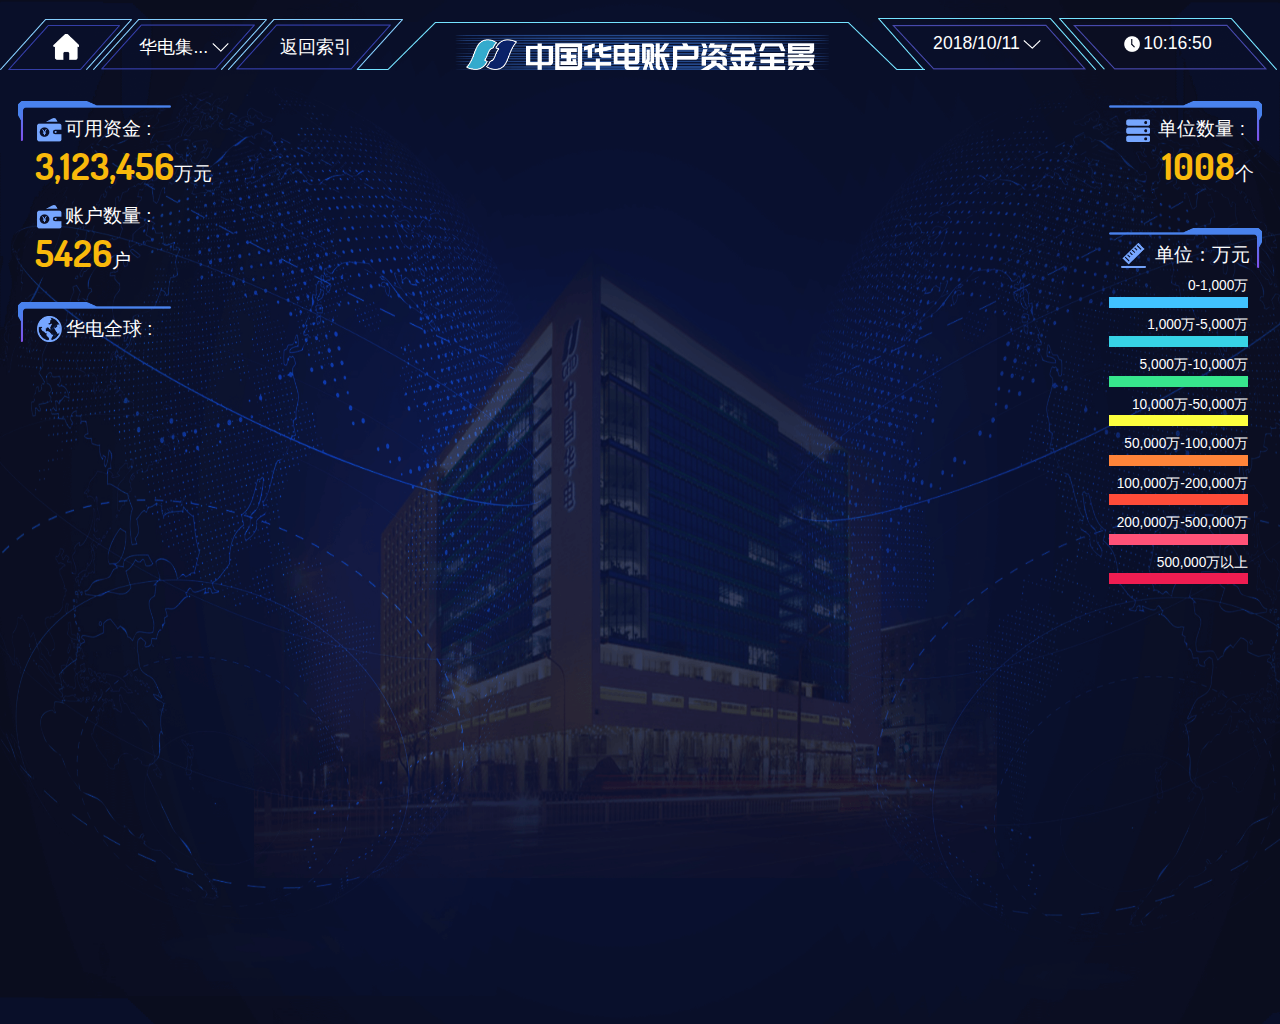
==== capital.html @ 4dc5e6ac "第一次提交" ====
<!DOCTYPE html>
<html lang="en">
<head>
    <meta charset="UTF-8">
    <meta http-equiv="X-UA-Compatible" content="IE=edge,chrome=1">
    <meta name="viewport" content="width=device-width, initial-scale=1.0">
    <title>资金</title>
    <link rel="stylesheet" type="text/css" href="css/default.css" />
    <link rel="stylesheet" type="text/css" href="css/component.css" />
    <link rel="stylesheet" type="text/css" href="css/animations.css" />
    <link rel="stylesheet"  type="text/css" href="css/capital.css">
    <script src="js/modernizr.custom.js"></script>
    <script src="js/jquery-3.1.0.min.js"></script>
    <script src="js/init.js"></script>
</head>
<body>
    <div class="indexBox">
        <div id="header">
            <div class="index">
                <img src="image/顶部控件_左1.png" style="width:100%;height:auto;" alt="">
                <img src="image/首页-选中.png" class="home"  style="" alt="">
            </div>
            <div class="name">
                <img src="image/顶部控件_左2.png" style="width:100%;height:auto;" alt="">
                <div class="nameContent">
                    <span class="nameTxt">华电集...</span>
                    <span class="arrow"></span>
                </div>
            </div>
            <div class="menu">
                <img src="image/顶部控件_左2.png" style="width:100%;height:auto;" alt="">
                <div class="menuContent">
                    返回索引
                </div>
            </div>
            <div class="title">
                <div class="menuContent">
                    <img class="logo" src="image/华电logo.png" alt="">
                    <img  class="titleTxt" src="image/中国华电集团资金全景视图.png"  alt="">

                </div>
            </div>
            <div class="date">
                <img src="image/顶部控件_右12.png" style="width:100%;height:auto;" alt="">
                <div class="menuContent">
                    <span class="dateTxt">2018/10/11</span>
                    <span class="arrow"></span>
                </div>
            </div>
            <div class="time">
                <img src="image/顶部控件_右12.png" style="width:100%;height:auto;" alt="">
                <div class="menuContent">
                    <span class="timePng"></span>
                    <span class="dateTxt">10:16:50</span>

                </div>
            </div>
        </div>
        <div id="main">
            <div class="leftBox">
                    <ul class="balance">
                        <li>
                            <span class="leftTitle">
                                <img src="image/可用资金.png" alt="">可用资金 :</span>
                            <span class="leftNum"><b>3,123,456</b>万元</span>
                        </li>
                        <li>
                            <span class="leftTitle amount">
                                <img src="image/可用资金.png" alt="">账户数量 :</span>
                            <span class="leftNum"><b>5426</b>户</span>
                        </li>
                    </ul>
                    <div class="littleMap">
                        <div>
                            <span class="leftTitle">
                                <img src="image/华电全球.png" alt="">华电全球 :</span>

                        </div>
                    </div>
            </div>
            <div class="rightBox">
                <div>
                    <div>
                            <span class="rightTitle">
                                <img src="image/单位数量.png" class="numImg" alt="">单位数量 :</span>
                        <span class="rightNum"><b>1008</b>个</span>
                    </div>
                    <div class="moneyDetail">
                            <span class="rightTitle">
                                <img src="image/尺子.png" class="moneyImg" alt="">单位：万元
                            </span>

                        <div class="itemBox">
                            <div class="moneyItem">
                                <p class="range">0-1,000万</p>
                                <p class="rangeColor"> </p>
                            </div>
                            <div class="moneyItem">
                                <p class="range">1,000万-5,000万</p>
                                <p class="rangeColor color2"> </p>
                            </div>
                            <div class="moneyItem">
                                <p class="range">5,000万-10,000万</p>
                                <p class="rangeColor color3"> </p>
                            </div>
                            <div class="moneyItem">
                                <p class="range">10,000万-50,000万</p>
                                <p class="rangeColor color4"> </p>
                            </div>
                            <div class="moneyItem">
                                <p class="range">50,000万-100,000万</p>
                                <p class="rangeColor color5"> </p>
                            </div>
                            <div class="moneyItem">
                                <p class="range">100,000万-200,000万</p>
                                <p class="rangeColor color6"> </p>
                            </div>
                            <div class="moneyItem">
                                <p class="range">200,000万-500,000万</p>
                                <p class="rangeColor color7"> </p>
                            </div>
                            <div class="moneyItem">
                                <p class="range">500,000万以上</p>
                                <p class="rangeColor color8"> </p>
                            </div>

                        </div>
                    </div>
                </div>
            </div>
        </div>

    </div>
    <script src="js/jquery.dlmenu.js"></script>
    <script src="js/pagetransitions.js"></script>
</body>
</html>
---- css/default.css ----
/* General Demo Style */

@font-face {
	font-weight: normal;
	font-style: normal;
}

*, *:after, *:before { -webkit-box-sizing: border-box; -moz-box-sizing: border-box; box-sizing: border-box; }
body, html { padding: 0; margin: 0;}

/* Clearfix hack by Nicolas Gallagher: http://nicolasgallagher.com/micro-clearfix-hack/ */
.clearfix:before, .clearfix:after { content: " "; display: table; }
.clearfix:after { clear: both; }

body {
	font-family:PingFangSC-Regular, sans-serif;
	color: #fff;
	overflow: hidden;
	width:100%;
	height:100%;
	min-width:980px;
	min-height:1024px;
}
*{
	box-sizing: border-box;
	-webkit-text-size-adjust: none;
}
body,div,dl,dt,dd,ul,ol,li,h1,h2,h3,h4,h5,h6,pre,form,
fieldset,input,textarea,p,blockquote,th,td {
	margin:0;
	padding:0;
}

table {
	border-collapse:collapse;
	border-spacing:0;
}
fieldset,img {
	border:0;
}
address,caption,cite,code,dfn,em,strong,th,var {
	font-style:normal;
	font-weight:normal;
}
ol,ul {
	list-style:none;
}
caption,th {
	text-align:left;
}
/* Header Style */
.codrops-top {
	background: #fff;
	background: rgba(255, 255, 255, 0.1);
	text-transform: uppercase;
	position: fixed;
	width: 100%;
	font-size: 0.68em;
	line-height: 2.2;
	z-index: 50000;
	top: 0;
	left: 0;
}

.codrops-top a {
	padding: 0 1em;
	letter-spacing: 0.1em;
	color: #fff;
	display: inline-block;
}

.codrops-top a:hover {
	background: rgba(255,255,255,0.2);
}

.codrops-top span.right {
	float: right;
}

.codrops-top span.right a {
	float: left;
	display: block;
}

.codrops-icon:before {
	font-family: 'codropsicons';
	margin: 0 4px;
	speak: none;
	font-style: normal;
	font-weight: normal;
	font-variant: normal;
	text-transform: none;
	line-height: 1;
	-webkit-font-smoothing: antialiased;
}
.codrops-icon-drop:before {
	content: "\e001";
}
.codrops-icon-prev:before {
	content: "\e004";
}
.codrops-icon-archive:before {
	content: "\e002";
}
.codrops-icon-next:before {
	content: "\e000";
}
.codrops-icon-about:before {
	content: "\e003";
}

@media screen and (max-width: 25em) { 
	.codrops-icon span {
		display: none;
	}
}

@font-face {
	font-family: num;
	src: url('../font/dosis.ttf');
}
---- css/component.css ----
html, body { height: 100%; }

.pt-perspective {
	position: relative;
	width: 100%;
	height: 100%;
	-webkit-perspective: 1200px;
	-moz-perspective: 1200px;
	perspective: 1200px;
}

.pt-page {
	width: 100%;
	height: 100%;
	position: absolute;
	top: 0;
	left: 0;
	visibility: hidden;
	overflow: hidden;
	-webkit-backface-visibility: hidden;
	-moz-backface-visibility: hidden;
	backface-visibility: hidden;
	-webkit-transform: translate3d(0, 0, 0);
	-moz-transform: translate3d(0, 0, 0);
	transform: translate3d(0, 0, 0);
	-webkit-transform-style: preserve-3d;
	-moz-transform-style: preserve-3d;
	transform-style: preserve-3d;
}

.pt-page-current,
.no-js .pt-page {
	visibility: visible;
	z-index: 1;
}

.no-js body {
	overflow: auto;
}

.pt-page-ontop {
	z-index: 999;
}

/* Text Styles, Colors, Backgrounds */

.pt-page h1 {
	position: absolute;
	font-weight: 300;
	font-size: 4.4em;
	line-height: 1;
	letter-spacing: 6px;
	margin: 0;
	top: 12%;
	width: 100%;
	text-align: center;
	text-transform: uppercase;
	word-spacing: -0.3em;
}

.pt-page h1 span {
	font-family: 'Satisfy', serif;
	font-weight: 400;
	font-size: 40%;
	text-transform: none;
	word-spacing: 0;
	letter-spacing: 0;
	display: block;
	opacity: 0.4;
}

.pt-page h1 strong {
	color: rgba(0,0,0,0.1);
}

.pt-page-1 {
	background: #0ac2d2;
}

.pt-page-2 {
	background: #7bb7fa;
}

.pt-page-3 {
	background: #60d7a9;
}

.pt-page-4 {
	background: #fdc162;
}

.pt-page-5 {
	background: #fd6a62;
}

.pt-page-6 {
	background: #f68dbb;
}

/* Triggers (menu and button) */

.pt-triggers {
	position: absolute;
	width: 300px;
	z-index: 999999;
	top: 12%;
	left: 50%;
	margin-top: 130px;
	-webkit-transform: translateX(-50%);
	-moz-transform: translateX(-50%);
	-ms-transform: translateX(-50%); 
	transform: translateX(-50%);
}

.no-js .pt-triggers {
	display: none;
}

.pt-triggers .dl-menuwrapper button,
.pt-touch-button {
	border: none;
	font-size: 13px;
	font-weight: 700;
	text-transform: uppercase;
	margin: 10px 0 20px;
	padding: 0px 20px;
	line-height: 50px;
	height: 50px;
	letter-spacing: 1px;
	width: 100%;
	cursor: pointer;
	display: block;
	font-family: 'Lato', Calibri, Arial, sans-serif;
	box-shadow: 0 3px 0 rgba(0,0,0,0.1);
	-webkit-touch-callout: none;
	-webkit-user-select: none;
	-khtml-user-select: none;
	-moz-user-select: none;
	-ms-user-select: none;
	user-select: none;
}

.pt-touch-button {
	background: #fff;
	color: #aaa;
}

.pt-triggers .dl-menuwrapper button {
	margin-bottom: 0;
}

.pt-touch-button:active {
	box-shadow: 0 1px 0 rgba(0,0,0,0.1);
}

.touch .pt-triggers .dl-menuwrapper {
	display: none;
}

.pt-message {
	display: none;
	position: absolute;
	z-index: 99999;
	bottom: 0;
	left: 0;
	width: 100%;
	background: #da475c;
	color: #fff;
	text-align: center;
}

.pt-message p {
	margin: 0;
	line-height: 60px;
	font-size: 26px;
}

.no-cssanimations .pt-message {
	display: block;
}

@media screen and (max-width: 47.4375em) {
	.pt-page h1 {
		font-size: 3em;
	}

	.pt-triggers .dl-menuwrapper {
		display: none;
	}
}

@media screen and (max-height: 45.9em) {
	.pt-triggers .dl-menuwrapper li a {
		padding-top: 2px;
		padding-bottom: 2px;
	}
	.pt-triggers .dl-menuwrapper li.dl-back:after, .dl-menuwrapper li > a:not(:only-child):after {
		line-height: 24px;
	}
}

@media screen and (max-height: 38em) { 
	.pt-triggers .dl-menuwrapper {
		display: none;
	}
}
---- css/animations.css ----
/* animation sets */

/* move from / to  */

.pt-page-moveToLeft {
	-webkit-animation: moveToLeft .6s ease both;
	-moz-animation: moveToLeft .6s ease both;
	animation: moveToLeft .6s ease both;
}

.pt-page-moveFromLeft {
	-webkit-animation: moveFromLeft .6s ease both;
	-moz-animation: moveFromLeft .6s ease both;
	animation: moveFromLeft .6s ease both;
}

.pt-page-moveToRight {
	-webkit-animation: moveToRight .6s ease both;
	-moz-animation: moveToRight .6s ease both;
	animation: moveToRight .6s ease both;
}

.pt-page-moveFromRight {
	-webkit-animation: moveFromRight .6s ease both;
	-moz-animation: moveFromRight .6s ease both;
	animation: moveFromRight .6s ease both;
}

.pt-page-moveToTop {
	-webkit-animation: moveToTop .6s ease both;
	-moz-animation: moveToTop .6s ease both;
	animation: moveToTop .6s ease both;
}

.pt-page-moveFromTop {
	-webkit-animation: moveFromTop .6s ease both;
	-moz-animation: moveFromTop .6s ease both;
	animation: moveFromTop .6s ease both;
}

.pt-page-moveToBottom {
	-webkit-animation: moveToBottom .6s ease both;
	-moz-animation: moveToBottom .6s ease both;
	animation: moveToBottom .6s ease both;
}

.pt-page-moveFromBottom {
	-webkit-animation: moveFromBottom .6s ease both;
	-moz-animation: moveFromBottom .6s ease both;
	animation: moveFromBottom .6s ease both;
}

/* fade */

.pt-page-fade {
	-webkit-animation: fade .7s ease both;
	-moz-animation: fade .7s ease both;
	animation: fade .7s ease both;
}

/* move from / to and fade */

.pt-page-moveToLeftFade {
	-webkit-animation: moveToLeftFade .7s ease both;
	-moz-animation: moveToLeftFade .7s ease both;
	animation: moveToLeftFade .7s ease both;
}

.pt-page-moveFromLeftFade {
	-webkit-animation: moveFromLeftFade .7s ease both;
	-moz-animation: moveFromLeftFade .7s ease both;
	animation: moveFromLeftFade .7s ease both;
}

.pt-page-moveToRightFade {
	-webkit-animation: moveToRightFade .7s ease both;
	-moz-animation: moveToRightFade .7s ease both;
	animation: moveToRightFade .7s ease both;
}

.pt-page-moveFromRightFade {
	-webkit-animation: moveFromRightFade .7s ease both;
	-moz-animation: moveFromRightFade .7s ease both;
	animation: moveFromRightFade .7s ease both;
}

.pt-page-moveToTopFade {
	-webkit-animation: moveToTopFade .7s ease both;
	-moz-animation: moveToTopFade .7s ease both;
	animation: moveToTopFade .7s ease both;
}

.pt-page-moveFromTopFade {
	-webkit-animation: moveFromTopFade .7s ease both;
	-moz-animation: moveFromTopFade .7s ease both;
	animation: moveFromTopFade .7s ease both;
}

.pt-page-moveToBottomFade {
	-webkit-animation: moveToBottomFade .7s ease both;
	-moz-animation: moveToBottomFade .7s ease both;
	animation: moveToBottomFade .7s ease both;
}

.pt-page-moveFromBottomFade {
	-webkit-animation: moveFromBottomFade .7s ease both;
	-moz-animation: moveFromBottomFade .7s ease both;
	animation: moveFromBottomFade .7s ease both;
}

/* move to with different easing */

.pt-page-moveToLeftEasing {
	-webkit-animation: moveToLeft .7s ease-in-out both;
	-moz-animation: moveToLeft .7s ease-in-out both;
	animation: moveToLeft .7s ease-in-out both;
}
.pt-page-moveToRightEasing {
	-webkit-animation: moveToRight .7s ease-in-out both;
	-moz-animation: moveToRight .7s ease-in-out both;
	animation: moveToRight .7s ease-in-out both;
}
.pt-page-moveToTopEasing {
	-webkit-animation: moveToTop .7s ease-in-out both;
	-moz-animation: moveToTop .7s ease-in-out both;
	animation: moveToTop .7s ease-in-out both;
}
.pt-page-moveToBottomEasing {
	-webkit-animation: moveToBottom .7s ease-in-out both;
	-moz-animation: moveToBottom .7s ease-in-out both;
	animation: moveToBottom .7s ease-in-out both;
}

/********************************* keyframes **************************************/

/* move from / to  */

@-webkit-keyframes moveToLeft {
	to { -webkit-transform: translateX(-100%); }
}
@-moz-keyframes moveToLeft {
	to { -moz-transform: translateX(-100%); }
}
@keyframes moveToLeft {
	to { transform: translateX(-100%); }
}

@-webkit-keyframes moveFromLeft {
	from { -webkit-transform: translateX(-100%); }
}
@-moz-keyframes moveFromLeft {
	from { -moz-transform: translateX(-100%); }
}
@keyframes moveFromLeft {
	from { transform: translateX(-100%); }
}

@-webkit-keyframes moveToRight { 
	to { -webkit-transform: translateX(100%); }
}
@-moz-keyframes moveToRight { 
	to { -moz-transform: translateX(100%); }
}
@keyframes moveToRight { 
	to { transform: translateX(100%); }
}

@-webkit-keyframes moveFromRight {
	from { -webkit-transform: translateX(100%); }
}
@-moz-keyframes moveFromRight {
	from { -moz-transform: translateX(100%); }
}
@keyframes moveFromRight {
	from { transform: translateX(100%); }
}

@-webkit-keyframes moveToTop {
	to { -webkit-transform: translateY(-100%); }
}
@-moz-keyframes moveToTop {
	to { -moz-transform: translateY(-100%); }
}
@keyframes moveToTop {
	to { transform: translateY(-100%); }
}

@-webkit-keyframes moveFromTop {
	from { -webkit-transform: translateY(-100%); }
}
@-moz-keyframes moveFromTop {
	from { -moz-transform: translateY(-100%); }
}
@keyframes moveFromTop {
	from { transform: translateY(-100%); }
}

@-webkit-keyframes moveToBottom {
	to { -webkit-transform: translateY(100%); }
}
@-moz-keyframes moveToBottom {
	to { -moz-transform: translateY(100%); }
}
@keyframes moveToBottom {
	to { transform: translateY(100%); }
}

@-webkit-keyframes moveFromBottom {
	from { -webkit-transform: translateY(100%); }
}
@-moz-keyframes moveFromBottom {
	from { -moz-transform: translateY(100%); }
}
@keyframes moveFromBottom {
	from { transform: translateY(100%); }
}

/* fade */

@-webkit-keyframes fade {
	to { opacity: 0.3; }
}
@-moz-keyframes fade {
	to { opacity: 0.3; }
}
@keyframes fade {
	to { opacity: 0.3; }
}

/* move from / to and fade */

@-webkit-keyframes moveToLeftFade {
	to { opacity: 0.3; -webkit-transform: translateX(-100%); }
}
@-moz-keyframes moveToLeftFade {
	to { opacity: 0.3; -moz-transform: translateX(-100%); }
}
@keyframes moveToLeftFade {
	to { opacity: 0.3; transform: translateX(-100%); }
}

@-webkit-keyframes moveFromLeftFade {
	from { opacity: 0.3; -webkit-transform: translateX(-100%); }
}
@-moz-keyframes moveFromLeftFade {
	from { opacity: 0.3; -moz-transform: translateX(-100%); }
}
@keyframes moveFromLeftFade {
	from { opacity: 0.3; transform: translateX(-100%); }
}

@-webkit-keyframes moveToRightFade {
	to { opacity: 0.3; -webkit-transform: translateX(100%); }
}
@-moz-keyframes moveToRightFade {
	to { opacity: 0.3; -moz-transform: translateX(100%); }
}
@keyframes moveToRightFade {
	to { opacity: 0.3; transform: translateX(100%); }
}

@-webkit-keyframes moveFromRightFade {
	from { opacity: 0.3; -webkit-transform: translateX(100%); }
}
@-moz-keyframes moveFromRightFade {
	from { opacity: 0.3; -moz-transform: translateX(100%); }
}
@keyframes moveFromRightFade {
	from { opacity: 0.3; transform: translateX(100%); }
}

@-webkit-keyframes moveToTopFade {
	to { opacity: 0.3; -webkit-transform: translateY(-100%); }
}
@-moz-keyframes moveToTopFade {
	to { opacity: 0.3; -moz-transform: translateY(-100%); }
}
@keyframes moveToTopFade {
	to { opacity: 0.3; transform: translateY(-100%); }
}

@-webkit-keyframes moveFromTopFade {
	from { opacity: 0.3; -webkit-transform: translateY(-100%); }
}
@-moz-keyframes moveFromTopFade {
	from { opacity: 0.3; -moz-transform: translateY(-100%); }
}
@keyframes moveFromTopFade {
	from { opacity: 0.3; transform: translateY(-100%); }
}

@-webkit-keyframes moveToBottomFade {
	to { opacity: 0.3; -webkit-transform: translateY(100%); }
}
@-moz-keyframes moveToBottomFade {
	to { opacity: 0.3; -moz-transform: translateY(100%); }
}
@keyframes moveToBottomFade {
	to { opacity: 0.3; transform: translateY(100%); }
}

@-webkit-keyframes moveFromBottomFade {
	from { opacity: 0.3; -webkit-transform: translateY(100%); }
}
@-moz-keyframes moveFromBottomFade {
	from { opacity: 0.3; -moz-transform: translateY(100%); }
}
@keyframes moveFromBottomFade {
	from { opacity: 0.3; transform: translateY(100%); }
}

/* scale and fade */

.pt-page-scaleDown {
	-webkit-animation: scaleDown .7s ease both;
	-moz-animation: scaleDown .7s ease both;
	animation: scaleDown .7s ease both;
}

.pt-page-scaleUp {
	-webkit-animation: scaleUp .7s ease both;
	-moz-animation: scaleUp .7s ease both;
	animation: scaleUp .7s ease both;
}

.pt-page-scaleUpDown {
	-webkit-animation: scaleUpDown .5s ease both;
	-moz-animation: scaleUpDown .5s ease both;
	animation: scaleUpDown .5s ease both;
}

.pt-page-scaleDownUp {
	-webkit-animation: scaleDownUp .5s ease both;
	-moz-animation: scaleDownUp .5s ease both;
	animation: scaleDownUp .5s ease both;
}

.pt-page-scaleDownCenter {
	-webkit-animation: scaleDownCenter .4s ease-in both;
	-moz-animation: scaleDownCenter .4s ease-in both;
	animation: scaleDownCenter .4s ease-in both;
}

.pt-page-scaleUpCenter {
	-webkit-animation: scaleUpCenter .4s ease-out both;
	-moz-animation: scaleUpCenter .4s ease-out both;
	animation: scaleUpCenter .4s ease-out both;
}

/********************************* keyframes **************************************/

/* scale and fade */

@-webkit-keyframes scaleDown {
	to { opacity: 0; -webkit-transform: scale(.8); }
}
@-moz-keyframes scaleDown {
	to { opacity: 0; -moz-transform: scale(.8); }
}
@keyframes scaleDown {
	to { opacity: 0; transform: scale(.8); }
}

@-webkit-keyframes scaleUp {
	from { opacity: 0; -webkit-transform: scale(.8); }
}
@-moz-keyframes scaleUp {
	from { opacity: 0; -moz-transform: scale(.8); }
}
@keyframes scaleUp {
	from { opacity: 0; transform: scale(.8); }
}

@-webkit-keyframes scaleUpDown {
	from { opacity: 0; -webkit-transform: scale(1.2); }
}
@-moz-keyframes scaleUpDown {
	from { opacity: 0; -moz-transform: scale(1.2); }
}
@keyframes scaleUpDown {
	from { opacity: 0; transform: scale(1.2); }
}

@-webkit-keyframes scaleDownUp {
	to { opacity: 0; -webkit-transform: scale(1.2); }
}
@-moz-keyframes scaleDownUp {
	to { opacity: 0; -moz-transform: scale(1.2); }
}
@keyframes scaleDownUp {
	to { opacity: 0; transform: scale(1.2); }
}

@-webkit-keyframes scaleDownCenter {
	to { opacity: 0; -webkit-transform: scale(.7); }
}
@-moz-keyframes scaleDownCenter {
	to { opacity: 0; -moz-transform: scale(.7); }
}
@keyframes scaleDownCenter {
	to { opacity: 0; transform: scale(.7); }
}

@-webkit-keyframes scaleUpCenter {
	from { opacity: 0; -webkit-transform: scale(.7); }
}
@-moz-keyframes scaleUpCenter {
	from { opacity: 0; -moz-transform: scale(.7); }
}
@keyframes scaleUpCenter {
	from { opacity: 0; transform: scale(.7); }
}

/* rotate sides first and scale */

.pt-page-rotateRightSideFirst {
	-webkit-transform-origin: 0% 50%;
	-webkit-animation: rotateRightSideFirst .8s both ease-in;
	-moz-transform-origin: 0% 50%;
	-moz-animation: rotateRightSideFirst .8s both ease-in;
	transform-origin: 0% 50%;
	animation: rotateRightSideFirst .8s both ease-in;
}
.pt-page-rotateLeftSideFirst {
	-webkit-transform-origin: 100% 50%;
	-webkit-animation: rotateLeftSideFirst .8s both ease-in;
	-moz-transform-origin: 100% 50%;
	-moz-animation: rotateLeftSideFirst .8s both ease-in;
	transform-origin: 100% 50%;
	animation: rotateLeftSideFirst .8s both ease-in;
}
.pt-page-rotateTopSideFirst {
	-webkit-transform-origin: 50% 100%;
	-webkit-animation: rotateTopSideFirst .8s both ease-in;
	-moz-transform-origin: 50% 100%;
	-moz-animation: rotateTopSideFirst .8s both ease-in;
	transform-origin: 50% 100%;
	animation: rotateTopSideFirst .8s both ease-in;
}
.pt-page-rotateBottomSideFirst {
	-webkit-transform-origin: 50% 0%;
	-webkit-animation: rotateBottomSideFirst .8s both ease-in;
	-moz-transform-origin: 50% 0%;
	-moz-animation: rotateBottomSideFirst .8s both ease-in;
	transform-origin: 50% 0%;
	animation: rotateBottomSideFirst .8s both ease-in;
}

/* flip */

.pt-page-flipOutRight {
	-webkit-transform-origin: 50% 50%;
	-webkit-animation: flipOutRight .5s both ease-in;
	-moz-transform-origin: 50% 50%;
	-moz-animation: flipOutRight .5s both ease-in;
	transform-origin: 50% 50%;
	animation: flipOutRight .5s both ease-in;
}
.pt-page-flipInLeft {
	-webkit-transform-origin: 50% 50%;
	-webkit-animation: flipInLeft .5s both ease-out;
	-moz-transform-origin: 50% 50%;
	-moz-animation: flipInLeft .5s both ease-out;
	transform-origin: 50% 50%;
	animation: flipInLeft .5s both ease-out;
}
.pt-page-flipOutLeft {
	-webkit-transform-origin: 50% 50%;
	-webkit-animation: flipOutLeft .5s both ease-in;
	-moz-transform-origin: 50% 50%;
	-moz-animation: flipOutLeft .5s both ease-in;
	transform-origin: 50% 50%;
	animation: flipOutLeft .5s both ease-in;
}
.pt-page-flipInRight {
	-webkit-transform-origin: 50% 50%;
	-webkit-animation: flipInRight .5s both ease-out;
	-moz-transform-origin: 50% 50%;
	-moz-animation: flipInRight .5s both ease-out;
	transform-origin: 50% 50%;
	animation: flipInRight .5s both ease-out;
}
.pt-page-flipOutTop {
	-webkit-transform-origin: 50% 50%;
	-webkit-animation: flipOutTop .5s both ease-in;
	-moz-transform-origin: 50% 50%;
	-moz-animation: flipOutTop .5s both ease-in;
	transform-origin: 50% 50%;
	animation: flipOutTop .5s both ease-in;
}
.pt-page-flipInBottom {
	-webkit-transform-origin: 50% 50%;
	-webkit-animation: flipInBottom .5s both ease-out;
	-moz-transform-origin: 50% 50%;
	-moz-animation: flipInBottom .5s both ease-out;
	transform-origin: 50% 50%;
	animation: flipInBottom .5s both ease-out;
}
.pt-page-flipOutBottom {
	-webkit-transform-origin: 50% 50%;
	-webkit-animation: flipOutBottom .5s both ease-in;
	-moz-transform-origin: 50% 50%;
	-moz-animation: flipOutBottom .5s both ease-in;
	transform-origin: 50% 50%;
	animation: flipOutBottom .5s both ease-in;
}
.pt-page-flipInTop {
	-webkit-transform-origin: 50% 50%;
	-webkit-animation: flipInTop .5s both ease-out;
	-moz-transform-origin: 50% 50%;
	-moz-animation: flipInTop .5s both ease-out;
	transform-origin: 50% 50%;
	animation: flipInTop .5s both ease-out;
}

/* rotate fall */

.pt-page-rotateFall {
	-webkit-transform-origin: 0% 0%;
	-webkit-animation: rotateFall 1s both ease-in;
	-moz-transform-origin: 0% 0%;
	-moz-animation: rotateFall 1s both ease-in;
	transform-origin: 0% 0%;
	animation: rotateFall 1s both ease-in;
}

/* rotate newspaper */
.pt-page-rotateOutNewspaper {
	-webkit-transform-origin: 50% 50%;
	-webkit-animation: rotateOutNewspaper .5s both ease-in;
	-moz-transform-origin: 50% 50%;
	-moz-animation: rotateOutNewspaper .5s both ease-in;
	transform-origin: 50% 50%;
	animation: rotateOutNewspaper .5s both ease-in;
}
.pt-page-rotateInNewspaper {
	-webkit-transform-origin: 50% 50%;
	-webkit-animation: rotateInNewspaper .5s both ease-out;
	-moz-transform-origin: 50% 50%;
	-moz-animation: rotateInNewspaper .5s both ease-out;
	transform-origin: 50% 50%;
	animation: rotateInNewspaper .5s both ease-out;
}

/* push */
.pt-page-rotatePushLeft {
	-webkit-transform-origin: 0% 50%;
	-webkit-animation: rotatePushLeft .8s both ease;
	-moz-transform-origin: 0% 50%;
	-moz-animation: rotatePushLeft .8s both ease;
	transform-origin: 0% 50%;
	animation: rotatePushLeft .8s both ease;
}
.pt-page-rotatePushRight {
	-webkit-transform-origin: 100% 50%;
	-webkit-animation: rotatePushRight .8s both ease;
	-moz-transform-origin: 100% 50%;
	-moz-animation: rotatePushRight .8s both ease;
	transform-origin: 100% 50%;
	animation: rotatePushRight .8s both ease;
}
.pt-page-rotatePushTop {
	-webkit-transform-origin: 50% 0%;
	-webkit-animation: rotatePushTop .8s both ease;
	-moz-transform-origin: 50% 0%;
	-moz-animation: rotatePushTop .8s both ease;
	transform-origin: 50% 0%;
	animation: rotatePushTop .8s both ease;
}
.pt-page-rotatePushBottom {
	-webkit-transform-origin: 50% 100%;
	-webkit-animation: rotatePushBottom .8s both ease;
	-moz-transform-origin: 50% 100%;
	-moz-animation: rotatePushBottom .8s both ease;
	transform-origin: 50% 100%;
	animation: rotatePushBottom .8s both ease;
}

/* pull */
.pt-page-rotatePullRight {
	-webkit-transform-origin: 100% 50%;
	-webkit-animation: rotatePullRight .5s both ease;
	-moz-transform-origin: 100% 50%;
	-moz-animation: rotatePullRight .5s both ease;
	transform-origin: 100% 50%;
	animation: rotatePullRight .5s both ease;
}
.pt-page-rotatePullLeft {
	-webkit-transform-origin: 0% 50%;
	-webkit-animation: rotatePullLeft .5s both ease;
	-moz-transform-origin: 0% 50%;
	-moz-animation: rotatePullLeft .5s both ease;
	transform-origin: 0% 50%;
	animation: rotatePullLeft .5s both ease;
}
.pt-page-rotatePullTop {
	-webkit-transform-origin: 50% 0%;
	-webkit-animation: rotatePullTop .5s both ease;
	-moz-transform-origin: 50% 0%;
	-moz-animation: rotatePullTop .5s both ease;
	transform-origin: 50% 0%;
	animation: rotatePullTop .5s both ease;
}
.pt-page-rotatePullBottom {
	-webkit-transform-origin: 50% 100%;
	-webkit-animation: rotatePullBottom .5s both ease;
	-moz-transform-origin: 50% 100%;
	-moz-animation: rotatePullBottom .5s both ease;
	transform-origin: 50% 100%;
	animation: rotatePullBottom .5s both ease;
}

/* fold */
.pt-page-rotateFoldRight {
	-webkit-transform-origin: 0% 50%;
	-webkit-animation: rotateFoldRight .7s both ease;
	-moz-transform-origin: 0% 50%;
	-moz-animation: rotateFoldRight .7s both ease;
	transform-origin: 0% 50%;
	animation: rotateFoldRight .7s both ease;
}
.pt-page-rotateFoldLeft {
	-webkit-transform-origin: 100% 50%;
	-webkit-animation: rotateFoldLeft .7s both ease;
	-moz-transform-origin: 100% 50%;
	-moz-animation: rotateFoldLeft .7s both ease;
	transform-origin: 100% 50%;
	animation: rotateFoldLeft .7s both ease;
}
.pt-page-rotateFoldTop {
	-webkit-transform-origin: 50% 100%;
	-webkit-animation: rotateFoldTop .7s both ease;
	-moz-transform-origin: 50% 100%;
	-moz-animation: rotateFoldTop .7s both ease;
	transform-origin: 50% 100%;
	animation: rotateFoldTop .7s both ease;
}
.pt-page-rotateFoldBottom {
	-webkit-transform-origin: 50% 0%;
	-webkit-animation: rotateFoldBottom .7s both ease;
	-moz-transform-origin: 50% 0%;
	-moz-animation: rotateFoldBottom .7s both ease;
	transform-origin: 50% 0%;
	animation: rotateFoldBottom .7s both ease;
}

/* unfold */
.pt-page-rotateUnfoldLeft {
	-webkit-transform-origin: 100% 50%;
	-webkit-animation: rotateUnfoldLeft .7s both ease;
	-moz-transform-origin: 100% 50%;
	-moz-animation: rotateUnfoldLeft .7s both ease;
	transform-origin: 100% 50%;
	animation: rotateUnfoldLeft .7s both ease;
}
.pt-page-rotateUnfoldRight {
	-webkit-transform-origin: 0% 50%;
	-webkit-animation: rotateUnfoldRight .7s both ease;
	-moz-transform-origin: 0% 50%;
	-moz-animation: rotateUnfoldRight .7s both ease;
	transform-origin: 0% 50%;
	animation: rotateUnfoldRight .7s both ease;
}
.pt-page-rotateUnfoldTop {
	-webkit-transform-origin: 50% 100%;
	-webkit-animation: rotateUnfoldTop .7s both ease;
	-moz-transform-origin: 50% 100%;
	-moz-animation: rotateUnfoldTop .7s both ease;
	transform-origin: 50% 100%;
	animation: rotateUnfoldTop .7s both ease;
}
.pt-page-rotateUnfoldBottom {
	-webkit-transform-origin: 50% 0%;
	-webkit-animation: rotateUnfoldBottom .7s both ease;
	-moz-transform-origin: 50% 0%;
	-moz-animation: rotateUnfoldBottom .7s both ease;
	transform-origin: 50% 0%;
	animation: rotateUnfoldBottom .7s both ease;
}

/* room walls */
.pt-page-rotateRoomLeftOut {
	-webkit-transform-origin: 100% 50%;
	-webkit-animation: rotateRoomLeftOut .8s both ease;
	-moz-transform-origin: 100% 50%;
	-moz-animation: rotateRoomLeftOut .8s both ease;
	transform-origin: 100% 50%;
	animation: rotateRoomLeftOut .8s both ease;
}
.pt-page-rotateRoomLeftIn {
	-webkit-transform-origin: 0% 50%;
	-webkit-animation: rotateRoomLeftIn .8s both ease;
	-moz-transform-origin: 0% 50%;
	-moz-animation: rotateRoomLeftIn .8s both ease;
	transform-origin: 0% 50%;
	animation: rotateRoomLeftIn .8s both ease;
}
.pt-page-rotateRoomRightOut {
	-webkit-transform-origin: 0% 50%;
	-webkit-animation: rotateRoomRightOut .8s both ease;
	-moz-transform-origin: 0% 50%;
	-moz-animation: rotateRoomRightOut .8s both ease;
	transform-origin: 0% 50%;
	animation: rotateRoomRightOut .8s both ease;
}
.pt-page-rotateRoomRightIn {
	-webkit-transform-origin: 100% 50%;
	-webkit-animation: rotateRoomRightIn .8s both ease;
	-moz-transform-origin: 100% 50%;
	-moz-animation: rotateRoomRightIn .8s both ease;
	transform-origin: 100% 50%;
	animation: rotateRoomRightIn .8s both ease;
}
.pt-page-rotateRoomTopOut {
	-webkit-transform-origin: 50% 100%;
	-webkit-animation: rotateRoomTopOut .8s both ease;
	-moz-transform-origin: 50% 100%;
	-moz-animation: rotateRoomTopOut .8s both ease;
	transform-origin: 50% 100%;
	animation: rotateRoomTopOut .8s both ease;
}
.pt-page-rotateRoomTopIn {
	-webkit-transform-origin: 50% 0%;
	-webkit-animation: rotateRoomTopIn .8s both ease;
	-moz-transform-origin: 50% 0%;
	-moz-animation: rotateRoomTopIn .8s both ease;
	transform-origin: 50% 0%;
	animation: rotateRoomTopIn .8s both ease;
}
.pt-page-rotateRoomBottomOut {
	-webkit-transform-origin: 50% 0%;
	-webkit-animation: rotateRoomBottomOut .8s both ease;
	-moz-transform-origin: 50% 0%;
	-moz-animation: rotateRoomBottomOut .8s both ease;
	transform-origin: 50% 0%;
	animation: rotateRoomBottomOut .8s both ease;
}
.pt-page-rotateRoomBottomIn {
	-webkit-transform-origin: 50% 100%;
	-webkit-animation: rotateRoomBottomIn .8s both ease;
	-moz-transform-origin: 50% 100%;
	-moz-animation: rotateRoomBottomIn .8s both ease;
	transform-origin: 50% 100%;
	animation: rotateRoomBottomIn .8s both ease;
}

/* cube */
.pt-page-rotateCubeLeftOut {
	-webkit-transform-origin: 100% 50%;
	-webkit-animation: rotateCubeLeftOut .6s both ease-in;
	-moz-transform-origin: 100% 50%;
	-moz-animation: rotateCubeLeftOut .6s both ease-in;
	transform-origin: 100% 50%;
	animation: rotateCubeLeftOut .6s both ease-in;
}
.pt-page-rotateCubeLeftIn {
	-webkit-transform-origin: 0% 50%;
	-webkit-animation: rotateCubeLeftIn .6s both ease-in;
	-moz-transform-origin: 0% 50%;
	-moz-animation: rotateCubeLeftIn .6s both ease-in;
	transform-origin: 0% 50%;
	animation: rotateCubeLeftIn .6s both ease-in;
}
.pt-page-rotateCubeRightOut {
	-webkit-transform-origin: 0% 50%;
	-webkit-animation: rotateCubeRightOut .6s both ease-in;
	-moz-transform-origin: 0% 50%;
	-moz-animation: rotateCubeRightOut .6s both ease-in;
	transform-origin: 0% 50%;
	animation: rotateCubeRightOut .6s both ease-in;
}
.pt-page-rotateCubeRightIn {
	-webkit-transform-origin: 100% 50%;
	-webkit-animation: rotateCubeRightIn .6s both ease-in;
	-moz-transform-origin: 100% 50%;
	-moz-animation: rotateCubeRightIn .6s both ease-in;
	transform-origin: 100% 50%;
	animation: rotateCubeRightIn .6s both ease-in;
}
.pt-page-rotateCubeTopOut {
	-webkit-transform-origin: 50% 100%;
	-webkit-animation: rotateCubeTopOut .6s both ease-in;
	-moz-transform-origin: 50% 100%;
	-moz-animation: rotateCubeTopOut .6s both ease-in;
	transform-origin: 50% 100%;
	animation: rotateCubeTopOut .6s both ease-in;
}
.pt-page-rotateCubeTopIn {
	-webkit-transform-origin: 50% 0%;
	-webkit-animation: rotateCubeTopIn .6s both ease-in;
	-moz-transform-origin: 50% 0%;
	-moz-animation: rotateCubeTopIn .6s both ease-in;
	transform-origin: 50% 0%;
	animation: rotateCubeTopIn .6s both ease-in;
}
.pt-page-rotateCubeBottomOut {
	-webkit-transform-origin: 50% 0%;
	-webkit-animation: rotateCubeBottomOut .6s both ease-in;
	-moz-transform-origin: 50% 0%;
	-moz-animation: rotateCubeBottomOut .6s both ease-in;
	transform-origin: 50% 0%;
	animation: rotateCubeBottomOut .6s both ease-in;
}
.pt-page-rotateCubeBottomIn {
	-webkit-transform-origin: 50% 100%;
	-webkit-animation: rotateCubeBottomIn .6s both ease-in;
	-moz-transform-origin: 50% 100%;
	-moz-animation: rotateCubeBottomIn .6s both ease-in;
	transform-origin: 50% 100%;
	animation: rotateCubeBottomIn .6s both ease-in;
}

/* carousel */
.pt-page-rotateCarouselLeftOut {
	-webkit-transform-origin: 100% 50%;
	-webkit-animation: rotateCarouselLeftOut .8s both ease;
	-moz-transform-origin: 100% 50%;
	-moz-animation: rotateCarouselLeftOut .8s both ease;
	transform-origin: 100% 50%;
	animation: rotateCarouselLeftOut .8s both ease;
}
.pt-page-rotateCarouselLeftIn {
	-webkit-transform-origin: 0% 50%;
	-webkit-animation: rotateCarouselLeftIn .8s both ease;
	-moz-transform-origin: 0% 50%;
	-moz-animation: rotateCarouselLeftIn .8s both ease;
	transform-origin: 0% 50%;
	animation: rotateCarouselLeftIn .8s both ease;
}
.pt-page-rotateCarouselRightOut {
	-webkit-transform-origin: 0% 50%;
	-webkit-animation: rotateCarouselRightOut .8s both ease;
	-moz-transform-origin: 0% 50%;
	-moz-animation: rotateCarouselRightOut .8s both ease;
	transform-origin: 0% 50%;
	animation: rotateCarouselRightOut .8s both ease;
}
.pt-page-rotateCarouselRightIn {
	-webkit-transform-origin: 100% 50%;
	-webkit-animation: rotateCarouselRightIn .8s both ease;
	-moz-transform-origin: 100% 50%;
	-moz-animation: rotateCarouselRightIn .8s both ease;
	transform-origin: 100% 50%;
	animation: rotateCarouselRightIn .8s both ease;
}
.pt-page-rotateCarouselTopOut {
	-webkit-transform-origin: 50% 100%;
	-webkit-animation: rotateCarouselTopOut .8s both ease;
	-moz-transform-origin: 50% 100%;
	-moz-animation: rotateCarouselTopOut .8s both ease;
	transform-origin: 50% 100%;
	animation: rotateCarouselTopOut .8s both ease;
}
.pt-page-rotateCarouselTopIn {
	-webkit-transform-origin: 50% 0%;
	-webkit-animation: rotateCarouselTopIn .8s both ease;
	-moz-transform-origin: 50% 0%;
	-moz-animation: rotateCarouselTopIn .8s both ease;
	transform-origin: 50% 0%;
	animation: rotateCarouselTopIn .8s both ease;
}
.pt-page-rotateCarouselBottomOut {
	-webkit-transform-origin: 50% 0%;
	-webkit-animation: rotateCarouselBottomOut .8s both ease;
	-moz-transform-origin: 50% 0%;
	-moz-animation: rotateCarouselBottomOut .8s both ease;
	transform-origin: 50% 0%;
	animation: rotateCarouselBottomOut .8s both ease;
}
.pt-page-rotateCarouselBottomIn {
	-webkit-transform-origin: 50% 100%;
	-webkit-animation: rotateCarouselBottomIn .8s both ease;
	-moz-transform-origin: 50% 100%;
	-moz-animation: rotateCarouselBottomIn .8s both ease;
	transform-origin: 50% 100%;
	animation: rotateCarouselBottomIn .8s both ease;
}

/* sides */
.pt-page-rotateSidesOut {
	-webkit-transform-origin: -50% 50%;
	-webkit-animation: rotateSidesOut .5s both ease-in;
	-moz-transform-origin: -50% 50%;
	-moz-animation: rotateSidesOut .5s both ease-in;
	transform-origin: -50% 50%;
	animation: rotateSidesOut .5s both ease-in;
}
.pt-page-rotateSidesIn {
	-webkit-transform-origin: 150% 50%;
	-webkit-animation: rotateSidesIn .5s both ease-out;
	-moz-transform-origin: 150% 50%;
	-moz-animation: rotateSidesIn .5s both ease-out;
	transform-origin: 150% 50%;
	animation: rotateSidesIn .5s both ease-out;
}

/* slide */
.pt-page-rotateSlideOut {
	-webkit-animation: rotateSlideOut 1s both ease;
	-moz-animation: rotateSlideOut 1s both ease;
	animation: rotateSlideOut 1s both ease;
}
.pt-page-rotateSlideIn {
	-webkit-animation: rotateSlideIn 1s both ease;
	-moz-animation: rotateSlideIn 1s both ease;
	animation: rotateSlideIn 1s both ease;
}

/********************************* keyframes **************************************/

/* rotate sides first and scale */

@-webkit-keyframes rotateRightSideFirst {
	40% { -webkit-transform: rotateY(15deg); opacity: .8; -webkit-animation-timing-function: ease-out; }
	100% { -webkit-transform: scale(0.8) translateZ(-200px); opacity:0; }
}
@-moz-keyframes rotateRightSideFirst {
	40% { -moz-transform: rotateY(15deg); opacity: .8; -moz-animation-timing-function: ease-out; }
	100% { -moz-transform: scale(0.8) translateZ(-200px); opacity:0; }
}
@keyframes rotateRightSideFirst {
	40% { transform: rotateY(15deg); opacity: .8; animation-timing-function: ease-out; }
	100% { transform: scale(0.8) translateZ(-200px); opacity:0; }
}

@-webkit-keyframes rotateLeftSideFirst {
	40% { -webkit-transform: rotateY(-15deg); opacity: .8; -webkit-animation-timing-function: ease-out; }
	100% { -webkit-transform: scale(0.8) translateZ(-200px); opacity:0; }
}
@-moz-keyframes rotateLeftSideFirst {
	40% { -moz-transform: rotateY(-15deg); opacity: .8; -moz-animation-timing-function: ease-out; }
	100% { -moz-transform: scale(0.8) translateZ(-200px); opacity:0; }
}
@keyframes rotateLeftSideFirst {
	40% { transform: rotateY(-15deg); opacity: .8; animation-timing-function: ease-out; }
	100% { transform: scale(0.8) translateZ(-200px); opacity:0; }
}

@-webkit-keyframes rotateTopSideFirst {
	40% { -webkit-transform: rotateX(15deg); opacity: .8; -webkit-animation-timing-function: ease-out; }
	100% { -webkit-transform: scale(0.8) translateZ(-200px); opacity:0; }
}
@-moz-keyframes rotateTopSideFirst {
	40% { -moz-transform: rotateX(15deg); opacity: .8; -moz-animation-timing-function: ease-out; }
	100% { -moz-transform: scale(0.8) translateZ(-200px); opacity:0; }
}
@keyframes rotateTopSideFirst {
	40% { transform: rotateX(15deg); opacity: .8; animation-timing-function: ease-out; }
	100% { transform: scale(0.8) translateZ(-200px); opacity:0; }
}

@-webkit-keyframes rotateBottomSideFirst {
	40% { -webkit-transform: rotateX(-15deg); opacity: .8; -webkit-animation-timing-function: ease-out; }
	100% { -webkit-transform: scale(0.8) translateZ(-200px); opacity:0; }
}
@-moz-keyframes rotateBottomSideFirst {
	40% { -moz-transform: rotateX(-15deg); opacity: .8; -moz-animation-timing-function: ease-out; }
	100% { -moz-transform: scale(0.8) translateZ(-200px); opacity:0; }
}
@keyframes rotateBottomSideFirst {
	40% { transform: rotateX(-15deg); opacity: .8; animation-timing-function: ease-out; }
	100% { transform: scale(0.8) translateZ(-200px); opacity:0; }
}

/* flip */

@-webkit-keyframes flipOutRight {
	to { -webkit-transform: translateZ(-1000px) rotateY(90deg); opacity: 0.2; }
}
@-moz-keyframes flipOutRight {
	to { -moz-transform: translateZ(-1000px) rotateY(90deg); opacity: 0.2; }
}
@keyframes flipOutRight {
	to { transform: translateZ(-1000px) rotateY(90deg); opacity: 0.2; }
}

@-webkit-keyframes flipInLeft {
	from { -webkit-transform: translateZ(-1000px) rotateY(-90deg); opacity: 0.2; }
}
@-moz-keyframes flipInLeft {
	from { -moz-transform: translateZ(-1000px) rotateY(-90deg); opacity: 0.2; }
}
@keyframes flipInLeft {
	from { transform: translateZ(-1000px) rotateY(-90deg); opacity: 0.2; }
}

@-webkit-keyframes flipOutLeft {
	to { -webkit-transform: translateZ(-1000px) rotateY(-90deg); opacity: 0.2; }
}
@-moz-keyframes flipOutLeft {
	to { -moz-transform: translateZ(-1000px) rotateY(-90deg); opacity: 0.2; }
}
@keyframes flipOutLeft {
	to { transform: translateZ(-1000px) rotateY(-90deg); opacity: 0.2; }
}

@-webkit-keyframes flipInRight {
	from { -webkit-transform: translateZ(-1000px) rotateY(90deg); opacity: 0.2; }
}
@-moz-keyframes flipInRight {
	from { -moz-transform: translateZ(-1000px) rotateY(90deg); opacity: 0.2; }
}
@keyframes flipInRight {
	from { transform: translateZ(-1000px) rotateY(90deg); opacity: 0.2; }
}

@-webkit-keyframes flipOutTop {
	to { -webkit-transform: translateZ(-1000px) rotateX(90deg); opacity: 0.2; }
}
@-moz-keyframes flipOutTop {
	to { -moz-transform: translateZ(-1000px) rotateX(90deg); opacity: 0.2; }
}
@keyframes flipOutTop {
	to { transform: translateZ(-1000px) rotateX(90deg); opacity: 0.2; }
}

@-webkit-keyframes flipInBottom {
	from { -webkit-transform: translateZ(-1000px) rotateX(-90deg); opacity: 0.2; }
}
@-moz-keyframes flipInBottom {
	from { -moz-transform: translateZ(-1000px) rotateX(-90deg); opacity: 0.2; }
}
@keyframes flipInBottom {
	from { transform: translateZ(-1000px) rotateX(-90deg); opacity: 0.2; }
}

@-webkit-keyframes flipOutBottom {
	to { -webkit-transform: translateZ(-1000px) rotateX(-90deg); opacity: 0.2; }
}
@-moz-keyframes flipOutBottom {
	to { -moz-transform: translateZ(-1000px) rotateX(-90deg); opacity: 0.2; }
}
@keyframes flipOutBottom {
	to { transform: translateZ(-1000px) rotateX(-90deg); opacity: 0.2; }
}

@-webkit-keyframes flipInTop {
	from { -webkit-transform: translateZ(-1000px) rotateX(90deg); opacity: 0.2; }
}
@-moz-keyframes flipInTop {
	from { -moz-transform: translateZ(-1000px) rotateX(90deg); opacity: 0.2; }
}
@keyframes flipInTop {
	from { transform: translateZ(-1000px) rotateX(90deg); opacity: 0.2; }
}

/* fall */

@-webkit-keyframes rotateFall {
	0% { -webkit-transform: rotateZ(0deg); }
	20% { -webkit-transform: rotateZ(10deg); -webkit-animation-timing-function: ease-out; }
	40% { -webkit-transform: rotateZ(17deg); }
	60% { -webkit-transform: rotateZ(16deg); }
	100% { -webkit-transform: translateY(100%) rotateZ(17deg); }
}
@-moz-keyframes rotateFall {
	0% { -moz-transform: rotateZ(0deg); }
	20% { -moz-transform: rotateZ(10deg); -moz-animation-timing-function: ease-out; }
	40% { -moz-transform: rotateZ(17deg); }
	60% { -moz-transform: rotateZ(16deg); }
	100% { -moz-transform: translateY(100%) rotateZ(17deg); }
}
@keyframes rotateFall {
	0% { transform: rotateZ(0deg); }
	20% { transform: rotateZ(10deg); animation-timing-function: ease-out; }
	40% { transform: rotateZ(17deg); }
	60% { transform: rotateZ(16deg); }
	100% { transform: translateY(100%) rotateZ(17deg); }
}

/* newspaper */

@-webkit-keyframes rotateOutNewspaper {
	to { -webkit-transform: translateZ(-3000px) rotateZ(360deg); opacity: 0; }
}
@-moz-keyframes rotateOutNewspaper {
	to { -moz-transform: translateZ(-3000px) rotateZ(360deg); opacity: 0; }
}
@keyframes rotateOutNewspaper {
	to { transform: translateZ(-3000px) rotateZ(360deg); opacity: 0; }
}

@-webkit-keyframes rotateInNewspaper {
	from { -webkit-transform: translateZ(-3000px) rotateZ(-360deg); opacity: 0; }
}
@-moz-keyframes rotateInNewspaper {
	from { -moz-transform: translateZ(-3000px) rotateZ(-360deg); opacity: 0; }
}
@keyframes rotateInNewspaper {
	from { transform: translateZ(-3000px) rotateZ(-360deg); opacity: 0; }
}

/* push */

@-webkit-keyframes rotatePushLeft {
	to { opacity: 0; -webkit-transform: rotateY(90deg); }
}
@-moz-keyframes rotatePushLeft {
	to { opacity: 0; -moz-transform: rotateY(90deg); }
}
@keyframes rotatePushLeft {
	to { opacity: 0; transform: rotateY(90deg); }
}

@-webkit-keyframes rotatePushRight {
	to { opacity: 0; -webkit-transform: rotateY(-90deg); }
}
@-moz-keyframes rotatePushRight {
	to { opacity: 0; -moz-transform: rotateY(-90deg); }
}
@keyframes rotatePushRight {
	to { opacity: 0; transform: rotateY(-90deg); }
}

@-webkit-keyframes rotatePushTop {
	to { opacity: 0; -webkit-transform: rotateX(-90deg); }
}
@-moz-keyframes rotatePushTop {
	to { opacity: 0; -moz-transform: rotateX(-90deg); }
}
@keyframes rotatePushTop {
	to { opacity: 0; transform: rotateX(-90deg); }
}

@-webkit-keyframes rotatePushBottom {
	to { opacity: 0; -webkit-transform: rotateX(90deg); }
}
@-moz-keyframes rotatePushBottom {
	to { opacity: 0; -moz-transform: rotateX(90deg); }
}
@keyframes rotatePushBottom {
	to { opacity: 0; transform: rotateX(90deg); }
}

/* pull */

@-webkit-keyframes rotatePullRight {
	from { opacity: 0; -webkit-transform: rotateY(-90deg); }
}
@-moz-keyframes rotatePullRight {
	from { opacity: 0; -moz-transform: rotateY(-90deg); }
}
@keyframes rotatePullRight {
	from { opacity: 0; transform: rotateY(-90deg); }
}

@-webkit-keyframes rotatePullLeft {
	from { opacity: 0; -webkit-transform: rotateY(90deg); }
}
@-moz-keyframes rotatePullLeft {
	from { opacity: 0; -moz-transform: rotateY(90deg); }
}
@keyframes rotatePullLeft {
	from { opacity: 0; transform: rotateY(90deg); }
}

@-webkit-keyframes rotatePullTop {
	from { opacity: 0; -webkit-transform: rotateX(-90deg); }
}
@-moz-keyframes rotatePullTop {
	from { opacity: 0; -moz-transform: rotateX(-90deg); }
}
@keyframes rotatePullTop {
	from { opacity: 0; transform: rotateX(-90deg); }
}

@-webkit-keyframes rotatePullBottom {
	from { opacity: 0; -webkit-transform: rotateX(90deg); }
}
@-moz-keyframes rotatePullBottom {
	from { opacity: 0; -moz-transform: rotateX(90deg); }
}
@keyframes rotatePullBottom {
	from { opacity: 0; transform: rotateX(90deg); }
}

/* fold */

@-webkit-keyframes rotateFoldRight {
	to { opacity: 0; -webkit-transform: translateX(100%) rotateY(90deg); }
}
@-moz-keyframes rotateFoldRight {
	to { opacity: 0; -moz-transform: translateX(100%) rotateY(90deg); }
}
@keyframes rotateFoldRight {
	to { opacity: 0; transform: translateX(100%) rotateY(90deg); }
}

@-webkit-keyframes rotateFoldLeft {
	to { opacity: 0; -webkit-transform: translateX(-100%) rotateY(-90deg); }
}
@-moz-keyframes rotateFoldLeft {
	to { opacity: 0; -moz-transform: translateX(-100%) rotateY(-90deg); }
}
@keyframes rotateFoldLeft {
	to { opacity: 0; transform: translateX(-100%) rotateY(-90deg); }
}

@-webkit-keyframes rotateFoldTop {
	to { opacity: 0; -webkit-transform: translateY(-100%) rotateX(90deg); }
}
@-moz-keyframes rotateFoldTop {
	to { opacity: 0; -moz-transform: translateY(-100%) rotateX(90deg); }
}
@keyframes rotateFoldTop {
	to { opacity: 0; transform: translateY(-100%) rotateX(90deg); }
}

@-webkit-keyframes rotateFoldBottom {
	to { opacity: 0; -webkit-transform: translateY(100%) rotateX(-90deg); }
}
@-moz-keyframes rotateFoldBottom {
	to { opacity: 0; -moz-transform: translateY(100%) rotateX(-90deg); }
}
@keyframes rotateFoldBottom {
	to { opacity: 0; transform: translateY(100%) rotateX(-90deg); }
}

/* unfold */

@-webkit-keyframes rotateUnfoldLeft {
	from { opacity: 0; -webkit-transform: translateX(-100%) rotateY(-90deg); }
}
@-moz-keyframes rotateUnfoldLeft {
	from { opacity: 0; -moz-transform: translateX(-100%) rotateY(-90deg); }
}
@keyframes rotateUnfoldLeft {
	from { opacity: 0; transform: translateX(-100%) rotateY(-90deg); }
}

@-webkit-keyframes rotateUnfoldRight {
	from { opacity: 0; -webkit-transform: translateX(100%) rotateY(90deg); }
}
@-moz-keyframes rotateUnfoldRight {
	from { opacity: 0; -moz-transform: translateX(100%) rotateY(90deg); }
}
@keyframes rotateUnfoldRight {
	from { opacity: 0; transform: translateX(100%) rotateY(90deg); }
}

@-webkit-keyframes rotateUnfoldTop {
	from { opacity: 0; -webkit-transform: translateY(-100%) rotateX(90deg); }
}
@-moz-keyframes rotateUnfoldTop {
	from { opacity: 0; -moz-transform: translateY(-100%) rotateX(90deg); }
}
@keyframes rotateUnfoldTop {
	from { opacity: 0; transform: translateY(-100%) rotateX(90deg); }
}

@-webkit-keyframes rotateUnfoldBottom {
	from { opacity: 0; -webkit-transform: translateY(100%) rotateX(-90deg); }
}
@-moz-keyframes rotateUnfoldBottom {
	from { opacity: 0; -moz-transform: translateY(100%) rotateX(-90deg); }
}
@keyframes rotateUnfoldBottom {
	from { opacity: 0; transform: translateY(100%) rotateX(-90deg); }
}

/* room walls */

@-webkit-keyframes rotateRoomLeftOut {
	to { opacity: .3; -webkit-transform: translateX(-100%) rotateY(90deg); }
}
@-moz-keyframes rotateRoomLeftOut {
	to { opacity: .3; -moz-transform: translateX(-100%) rotateY(90deg); }
}
@keyframes rotateRoomLeftOut {
	to { opacity: .3; transform: translateX(-100%) rotateY(90deg); }
}

@-webkit-keyframes rotateRoomLeftIn {
	from { opacity: .3; -webkit-transform: translateX(100%) rotateY(-90deg); }
}
@-moz-keyframes rotateRoomLeftIn {
	from { opacity: .3; -moz-transform: translateX(100%) rotateY(-90deg); }
}
@keyframes rotateRoomLeftIn {
	from { opacity: .3; transform: translateX(100%) rotateY(-90deg); }
}

@-webkit-keyframes rotateRoomRightOut {
	to { opacity: .3; -webkit-transform: translateX(100%) rotateY(-90deg); }
}
@-moz-keyframes rotateRoomRightOut {
	to { opacity: .3; -moz-transform: translateX(100%) rotateY(-90deg); }
}
@keyframes rotateRoomRightOut {
	to { opacity: .3; transform: translateX(100%) rotateY(-90deg); }
}

@-webkit-keyframes rotateRoomRightIn {
	from { opacity: .3; -webkit-transform: translateX(-100%) rotateY(90deg); }
}
@-moz-keyframes rotateRoomRightIn {
	from { opacity: .3; -moz-transform: translateX(-100%) rotateY(90deg); }
}
@keyframes rotateRoomRightIn {
	from { opacity: .3; transform: translateX(-100%) rotateY(90deg); }
}

@-webkit-keyframes rotateRoomTopOut {
	to { opacity: .3; -webkit-transform: translateY(-100%) rotateX(-90deg); }
}
@-moz-keyframes rotateRoomTopOut {
	to { opacity: .3; -moz-transform: translateY(-100%) rotateX(-90deg); }
}
@keyframes rotateRoomTopOut {
	to { opacity: .3; transform: translateY(-100%) rotateX(-90deg); }
}

@-webkit-keyframes rotateRoomTopIn {
	from { opacity: .3; -webkit-transform: translateY(100%) rotateX(90deg); }
}
@-moz-keyframes rotateRoomTopIn {
	from { opacity: .3; -moz-transform: translateY(100%) rotateX(90deg); }
}
@keyframes rotateRoomTopIn {
	from { opacity: .3; transform: translateY(100%) rotateX(90deg); }
}

@-webkit-keyframes rotateRoomBottomOut {
	to { opacity: .3; -webkit-transform: translateY(100%) rotateX(90deg); }
}
@-moz-keyframes rotateRoomBottomOut {
	to { opacity: .3; -moz-transform: translateY(100%) rotateX(90deg); }
}
@keyframes rotateRoomBottomOut {
	to { opacity: .3; transform: translateY(100%) rotateX(90deg); }
}

@-webkit-keyframes rotateRoomBottomIn {
	from { opacity: .3; -webkit-transform: translateY(-100%) rotateX(-90deg); }
}
@-moz-keyframes rotateRoomBottomIn {
	from { opacity: .3; -moz-transform: translateY(-100%) rotateX(-90deg); }
}
@keyframes rotateRoomBottomIn {
	from { opacity: .3; transform: translateY(-100%) rotateX(-90deg); }
}

/* cube */

@-webkit-keyframes rotateCubeLeftOut {
	50% { -webkit-animation-timing-function: ease-out;  -webkit-transform: translateX(-50%) translateZ(-200px) rotateY(-45deg); }
	100% { opacity: .3; -webkit-transform: translateX(-100%) rotateY(-90deg); }
}
@-moz-keyframes rotateCubeLeftOut {
	50% { -moz-animation-timing-function: ease-out;  -moz-transform: translateX(-50%) translateZ(-200px) rotateY(-45deg); }
	100% { opacity: .3; -moz-transform: translateX(-100%) rotateY(-90deg); }
}
@keyframes rotateCubeLeftOut {
	50% { animation-timing-function: ease-out;  transform: translateX(-50%) translateZ(-200px) rotateY(-45deg); }
	100% { opacity: .3; transform: translateX(-100%) rotateY(-90deg); }
}

@-webkit-keyframes rotateCubeLeftIn {
	0% { opacity: .3; -webkit-transform: translateX(100%) rotateY(90deg); }
	50% { -webkit-animation-timing-function: ease-out;  -webkit-transform: translateX(50%) translateZ(-200px) rotateY(45deg); }
}
@-moz-keyframes rotateCubeLeftIn {
	0% { opacity: .3; -moz-transform: translateX(100%) rotateY(90deg); }
	50% { -moz-animation-timing-function: ease-out;  -moz-transform: translateX(50%) translateZ(-200px) rotateY(45deg); }
}
@keyframes rotateCubeLeftIn {
	0% { opacity: .3; transform: translateX(100%) rotateY(90deg); }
	50% { animation-timing-function: ease-out;  transform: translateX(50%) translateZ(-200px) rotateY(45deg); }
}

@-webkit-keyframes rotateCubeRightOut {
	50% { -webkit-animation-timing-function: ease-out; -webkit-transform: translateX(50%) translateZ(-200px) rotateY(45deg); }
	100% { opacity: .3; -webkit-transform: translateX(100%) rotateY(90deg); }
}
@-moz-keyframes rotateCubeRightOut {
	50% { -moz-animation-timing-function: ease-out; -moz-transform: translateX(50%) translateZ(-200px) rotateY(45deg); }
	100% { opacity: .3; -moz-transform: translateX(100%) rotateY(90deg); }
}
@keyframes rotateCubeRightOut {
	50% { animation-timing-function: ease-out; transform: translateX(50%) translateZ(-200px) rotateY(45deg); }
	100% { opacity: .3; transform: translateX(100%) rotateY(90deg); }
}

@-webkit-keyframes rotateCubeRightIn {
	0% { opacity: .3; -webkit-transform: translateX(-100%) rotateY(-90deg); }
	50% { -webkit-animation-timing-function: ease-out; -webkit-transform: translateX(-50%) translateZ(-200px) rotateY(-45deg); }
}
@-moz-keyframes rotateCubeRightIn {
	0% { opacity: .3; -moz-transform: translateX(-100%) rotateY(-90deg); }
	50% { -moz-animation-timing-function: ease-out; -moz-transform: translateX(-50%) translateZ(-200px) rotateY(-45deg); }
}
@keyframes rotateCubeRightIn {
	0% { opacity: .3; transform: translateX(-100%) rotateY(-90deg); }
	50% { animation-timing-function: ease-out; transform: translateX(-50%) translateZ(-200px) rotateY(-45deg); }
}

@-webkit-keyframes rotateCubeTopOut {
	50% { -webkit-animation-timing-function: ease-out; -webkit-transform: translateY(-50%) translateZ(-200px) rotateX(45deg); }
	100% { opacity: .3; -webkit-transform: translateY(-100%) rotateX(90deg); }
}
@-moz-keyframes rotateCubeTopOut {
	50% { -moz-animation-timing-function: ease-out; -moz-transform: translateY(-50%) translateZ(-200px) rotateX(45deg); }
	100% { opacity: .3; -moz-transform: translateY(-100%) rotateX(90deg); }
}
@keyframes rotateCubeTopOut {
	50% { animation-timing-function: ease-out; transform: translateY(-50%) translateZ(-200px) rotateX(45deg); }
	100% { opacity: .3; transform: translateY(-100%) rotateX(90deg); }
}

@-webkit-keyframes rotateCubeTopIn {
	0% { opacity: .3; -webkit-transform: translateY(100%) rotateX(-90deg); }
	50% { -webkit-animation-timing-function: ease-out; -webkit-transform: translateY(50%) translateZ(-200px) rotateX(-45deg); }
}
@-moz-keyframes rotateCubeTopIn {
	0% { opacity: .3; -moz-transform: translateY(100%) rotateX(-90deg); }
	50% { -moz-animation-timing-function: ease-out; -moz-transform: translateY(50%) translateZ(-200px) rotateX(-45deg); }
}
@keyframes rotateCubeTopIn {
	0% { opacity: .3; transform: translateY(100%) rotateX(-90deg); }
	50% { animation-timing-function: ease-out; transform: translateY(50%) translateZ(-200px) rotateX(-45deg); }
}

@-webkit-keyframes rotateCubeBottomOut {
	50% { -webkit-animation-timing-function: ease-out; -webkit-transform: translateY(50%) translateZ(-200px) rotateX(-45deg); }
	100% { opacity: .3; -webkit-transform: translateY(100%) rotateX(-90deg); }
}
@-moz-keyframes rotateCubeBottomOut {
	50% { -moz-animation-timing-function: ease-out; -moz-transform: translateY(50%) translateZ(-200px) rotateX(-45deg); }
	100% { opacity: .3; -moz-transform: translateY(100%) rotateX(-90deg); }
}
@keyframes rotateCubeBottomOut {
	50% { animation-timing-function: ease-out; transform: translateY(50%) translateZ(-200px) rotateX(-45deg); }
	100% { opacity: .3; transform: translateY(100%) rotateX(-90deg); }
}

@-webkit-keyframes rotateCubeBottomIn {
	0% { opacity: .3; -webkit-transform: translateY(-100%) rotateX(90deg); }
	50% { -webkit-animation-timing-function: ease-out; -webkit-transform: translateY(-50%) translateZ(-200px) rotateX(45deg); }
}
@-moz-keyframes rotateCubeBottomIn {
	0% { opacity: .3; -moz-transform: translateY(-100%) rotateX(90deg); }
	50% { -moz-animation-timing-function: ease-out; -moz-transform: translateY(-50%) translateZ(-200px) rotateX(45deg); }
}
@keyframes rotateCubeBottomIn {
	0% { opacity: .3; transform: translateY(-100%) rotateX(90deg); }
	50% { animation-timing-function: ease-out; transform: translateY(-50%) translateZ(-200px) rotateX(45deg); }
}

/* carousel */

@-webkit-keyframes rotateCarouselLeftOut {
	to { opacity: .3; -webkit-transform: translateX(-150%) scale(.4) rotateY(-65deg); }
}
@-moz-keyframes rotateCarouselLeftOut {
	to { opacity: .3; -moz-transform: translateX(-150%) scale(.4) rotateY(-65deg); }
}
@keyframes rotateCarouselLeftOut {
	to { opacity: .3; transform: translateX(-150%) scale(.4) rotateY(-65deg); }
}

@-webkit-keyframes rotateCarouselLeftIn {
	from { opacity: .3; -webkit-transform: translateX(200%) scale(.4) rotateY(65deg); }
}
@-moz-keyframes rotateCarouselLeftIn {
	from { opacity: .3; -moz-transform: translateX(200%) scale(.4) rotateY(65deg); }
}
@keyframes rotateCarouselLeftIn {
	from { opacity: .3; transform: translateX(200%) scale(.4) rotateY(65deg); }
}

@-webkit-keyframes rotateCarouselRightOut {
	to { opacity: .3; -webkit-transform: translateX(200%) scale(.4) rotateY(65deg); }
}
@-moz-keyframes rotateCarouselRightOut {
	to { opacity: .3; -moz-transform: translateX(200%) scale(.4) rotateY(65deg); }
}
@keyframes rotateCarouselRightOut {
	to { opacity: .3; transform: translateX(200%) scale(.4) rotateY(65deg); }
}

@-webkit-keyframes rotateCarouselRightIn {
	from { opacity: .3; -webkit-transform: translateX(-200%) scale(.4) rotateY(-65deg); }
}
@-moz-keyframes rotateCarouselRightIn {
	from { opacity: .3; -moz-transform: translateX(-200%) scale(.4) rotateY(-65deg); }
}
@keyframes rotateCarouselRightIn {
	from { opacity: .3; transform: translateX(-200%) scale(.4) rotateY(-65deg); }
}

@-webkit-keyframes rotateCarouselTopOut {
	to { opacity: .3; -webkit-transform: translateY(-200%) scale(.4) rotateX(65deg); }
}
@-moz-keyframes rotateCarouselTopOut {
	to { opacity: .3; -moz-transform: translateY(-200%) scale(.4) rotateX(65deg); }
}
@keyframes rotateCarouselTopOut {
	to { opacity: .3; transform: translateY(-200%) scale(.4) rotateX(65deg); }
}

@-webkit-keyframes rotateCarouselTopIn {
	from { opacity: .3; -webkit-transform: translateY(200%) scale(.4) rotateX(-65deg); }
}
@-moz-keyframes rotateCarouselTopIn {
	from { opacity: .3; -moz-transform: translateY(200%) scale(.4) rotateX(-65deg); }
}
@keyframes rotateCarouselTopIn {
	from { opacity: .3; transform: translateY(200%) scale(.4) rotateX(-65deg); }
}

@-webkit-keyframes rotateCarouselBottomOut {
	to { opacity: .3; -webkit-transform: translateY(200%) scale(.4) rotateX(-65deg); }
}
@-moz-keyframes rotateCarouselBottomOut {
	to { opacity: .3; -moz-transform: translateY(200%) scale(.4) rotateX(-65deg); }
}
@keyframes rotateCarouselBottomOut {
	to { opacity: .3; transform: translateY(200%) scale(.4) rotateX(-65deg); }
}

@-webkit-keyframes rotateCarouselBottomIn {
	from { opacity: .3; -webkit-transform: translateY(-200%) scale(.4) rotateX(65deg); }
}
@-moz-keyframes rotateCarouselBottomIn {
	from { opacity: .3; -moz-transform: translateY(-200%) scale(.4) rotateX(65deg); }
}
@keyframes rotateCarouselBottomIn {
	from { opacity: .3; transform: translateY(-200%) scale(.4) rotateX(65deg); }
}

/* sides */

@-webkit-keyframes rotateSidesOut {
	to { opacity: 0; -webkit-transform: translateZ(-500px) rotateY(90deg); }
}
@-moz-keyframes rotateSidesOut {
	to { opacity: 0; -moz-transform: translateZ(-500px) rotateY(90deg); }
}
@keyframes rotateSidesOut {
	to { opacity: 0; transform: translateZ(-500px) rotateY(90deg); }
}

@-webkit-keyframes rotateSidesIn {
	from { opacity: 0; -webkit-transform: translateZ(-500px) rotateY(-90deg); }
}
@-moz-keyframes rotateSidesIn {
	from { opacity: 0; -moz-transform: translateZ(-500px) rotateY(-90deg); }
}
@keyframes rotateSidesIn {
	from { opacity: 0; transform: translateZ(-500px) rotateY(-90deg); }
}

/* slide */

@-webkit-keyframes rotateSlideOut {
	25% { opacity: .5; -webkit-transform: translateZ(-500px); }
	75% { opacity: .5; -webkit-transform: translateZ(-500px) translateX(-200%); }
	100% { opacity: .5; -webkit-transform: translateZ(-500px) translateX(-200%); }
}
@-moz-keyframes rotateSlideOut {
	25% { opacity: .5; -moz-transform: translateZ(-500px); }
	75% { opacity: .5; -moz-transform: translateZ(-500px) translateX(-200%); }
	100% { opacity: .5; -moz-transform: translateZ(-500px) translateX(-200%); }
}
@keyframes rotateSlideOut {
	25% { opacity: .5; transform: translateZ(-500px); }
	75% { opacity: .5; transform: translateZ(-500px) translateX(-200%); }
	100% { opacity: .5; transform: translateZ(-500px) translateX(-200%); }
}

@-webkit-keyframes rotateSlideIn {
	0%, 25% { opacity: .5; -webkit-transform: translateZ(-500px) translateX(200%); }
	75% { opacity: .5; -webkit-transform: translateZ(-500px); }
	100% { opacity: 1; -webkit-transform: translateZ(0) translateX(0); }
}
@-moz-keyframes rotateSlideIn {
	0%, 25% { opacity: .5; -moz-transform: translateZ(-500px) translateX(200%); }
	75% { opacity: .5; -moz-transform: translateZ(-500px); }
	100% { opacity: 1; -moz-transform: translateZ(0) translateX(0); }
}
@keyframes rotateSlideIn {
	0%, 25% { opacity: .5; transform: translateZ(-500px) translateX(200%); }
	75% { opacity: .5; transform: translateZ(-500px); }
	100% { opacity: 1; transform: translateZ(0) translateX(0); }
}

/* animation delay classes */

.pt-page-delay100 {
	-webkit-animation-delay: .1s;
	-moz-animation-delay: .1s;
	animation-delay: .1s;
}
.pt-page-delay180 {
	-webkit-animation-delay: .180s;
	-moz-animation-delay: .180s;
	animation-delay: .180s;
}
.pt-page-delay200 {
	-webkit-animation-delay: .2s;
	-moz-animation-delay: .2s;
	animation-delay: .2s;
}
.pt-page-delay300 {
	-webkit-animation-delay: .3s;
	-moz-animation-delay: .3s;
	animation-delay: .3s;
}
.pt-page-delay400 {
	-webkit-animation-delay: .4s;
	-moz-animation-delay: .4s;
	animation-delay: .4s;
}
.pt-page-delay500 {
	-webkit-animation-delay: .5s;
	-moz-animation-delay: .5s;
	animation-delay: .5s;
}
.pt-page-delay700 {
	-webkit-animation-delay: .7s;
	-moz-animation-delay: .7s;
	animation-delay: .7s;
}
.pt-page-delay1000 {
	-webkit-animation-delay: 1s;
	-moz-animation-delay: 1s;
	animation-delay: 1s;
}
---- css/capital.css ----
#header{
    width:100%;

}
#header>div{
    display:inline-block;
}
.index{
    width:7.53rem;
    position:relative;
}
.home{
    width:19.42%;
    height:auto;
    position:absolute;
    left:50%;
    top:50%;
    margin-left: -9.7%;
    margin-top: -9.7%
}
.name{
    width:13.6%;
    position:relative;
    margin-left:-2.5rem;
}
.nameContent{
    position:absolute;
    height:100%;
    left:26.5%;
    top:0;
    display:flex;
    align-items: center;
}
.arrow{
    width:1rem;
    height:0.5rem;
    background:url(../image/向下.png);
    background-size:100% 100%;
    margin-top:0.034rem;
    margin-left:0.2rem;
}
.indexBox{
    width:100%;
    height:100%;
    padding-top:1.44%;
    background:url('../image/indexbg.png') no-repeat;
    background-size:100% 100%;
}
.menu{
    width:13.67%;
    position:relative;
    margin-left:-2.5rem;
}
.menuContent{
    position:absolute;
    height:100%;
    width:100%;
    top:0;
    display:flex;
    align-items: center;
    justify-content:center;
}
.title{
    width:32.28rem;
    height:2.72rem;
    background:url(../image/顶部控件_中间.png) no-repeat;
    background-size:100% 100%;
    margin-left:-2.925rem;
    position: relative;
}
.title .titleTxt{
    width:16.47rem;
    height:1.53rem;
}
.title .logo{
    width:2.91rem;
    height:1.78rem;
    margin-right:0.5rem;
}
.title>.menuContent{
    align-items: flex-end;
}
.date,.time{
    width:12.4rem;
    height:2.906rem;
    margin-left:-2.925rem;
    position:relative;
}
.time{
    margin-left:-2.4rem;
}
.timePng{
    width:0.906rem;
    height:0.906rem;
    background:url(../image/时间.png);
    background-size:100% 100%;
    margin-top:0.034rem;
    margin-right:0.2rem;
}
.titleTxt{
    font-size:1.5rem;
}
#main{
    overflow: hidden;
}
.leftBox{
    float:left;
    margin-top:1.5rem;
    margin-left:1rem;
    font-size:1.06rem;
}
.leftTitle,.rightTitle{
    width: 8.75rem;
    height: 2.28rem;
    background: url('../image/对角.png') no-repeat;
    background-size:100% 100%;
    text-align: center;
    display: flex;
    align-items: flex-end;
    justify-content: center;

}
.rightTitle{
    background: url('../image/对角右.png') no-repeat;
    background-size:100% 100%;
}
.leftTitle>img{
    width:1.375rem;
    margin-right:0.2rem;
}
.leftNum{
    display: block;
    padding-left:1rem;
}
.leftNum>b{
    font-size:2.125rem;
    font-family: num;
    color:rgba(249,185,11,1);
}
.rightNum{
    display: block;
    text-align: right;
    padding-right:0.5rem;
}
.rightNum>b{
    font-size:2.125rem;
    font-family: num;
    color:rgba(249,185,11,1);
}
.amount{
    background: none;
}
.littleMap{
    margin-top:1.5rem;
}
.littleMap img{
    width:1.469rem;
    height:1.469rem;
}
.rightBox{
    float:right;
    margin-top:1.5rem;
    margin-right:1rem;
    font-size:1.06rem;
}
.numImg{
    width:1.34rem;
    height:1.28rem;
    margin-right:0.5rem;
}
.moneyImg{
    width:1.406rem;
    height:1.437rem;
    margin-right:0.5rem;
}
.moneyDetail{
    margin-top:2.25rem;
}
.itemBox{
    margin-top:0.5rem;
}
.moneyItem{
    margin-top:0.5rem;
    padding-right:0.8rem;
}
.range{
    font-size:0.78rem;
    text-align: right;
    margin-bottom:0.1rem;
}
.rangeColor{
    height:0.625rem;

    background:rgba(65,195,255,1);
}
.color2{
    background:rgba(55,211,230,1);
}
.color3{
    background:#37E68D;
}
.color4{
    background:#FCFE3E;
}
.color5{
    background:#FF8439;
}
.color6{
    background:#FF4C39;
}
.color7{
    background:#FF5277;
}
.color8{
    background:#EE1D51;
}
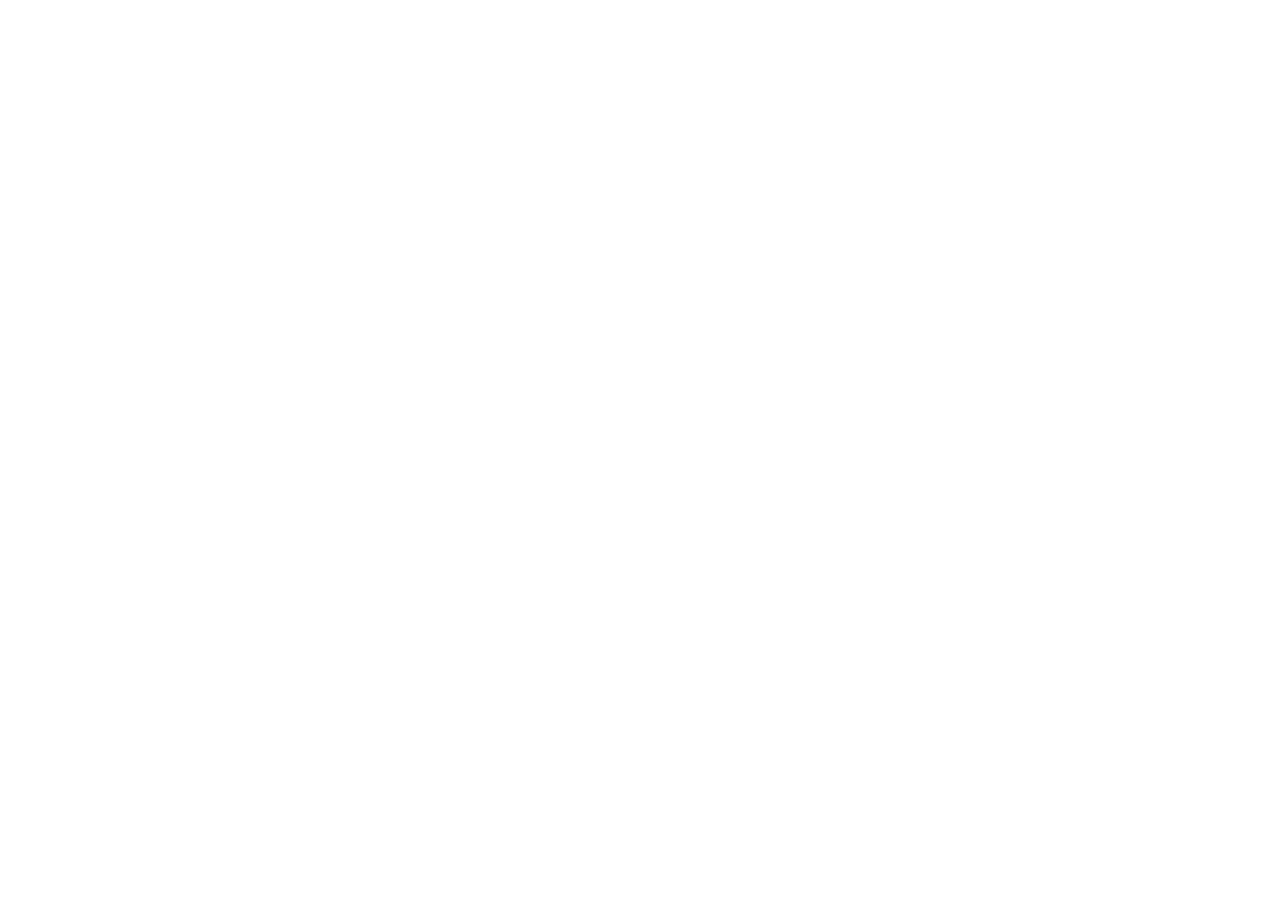
==== commit 1fd1e923: "修改了一些样式" ====
--- a/capital.html
+++ b/capital.html
@@ -14,123 +14,7 @@
     <script src="js/init.js"></script>
 </head>
 <body>
-    <div class="indexBox">
-        <div id="header">
-            <div class="index">
-                <img src="image/顶部控件_左1.png" style="width:100%;height:auto;" alt="">
-                <img src="image/首页-选中.png" class="home"  style="" alt="">
-            </div>
-            <div class="name">
-                <img src="image/顶部控件_左2.png" style="width:100%;height:auto;" alt="">
-                <div class="nameContent">
-                    <span class="nameTxt">华电集...</span>
-                    <span class="arrow"></span>
-                </div>
-            </div>
-            <div class="menu">
-                <img src="image/顶部控件_左2.png" style="width:100%;height:auto;" alt="">
-                <div class="menuContent">
-                    返回索引
-                </div>
-            </div>
-            <div class="title">
-                <div class="menuContent">
-                    <img class="logo" src="image/华电logo.png" alt="">
-                    <img  class="titleTxt" src="image/中国华电集团资金全景视图.png"  alt="">
-
-                </div>
-            </div>
-            <div class="date">
-                <img src="image/顶部控件_右12.png" style="width:100%;height:auto;" alt="">
-                <div class="menuContent">
-                    <span class="dateTxt">2018/10/11</span>
-                    <span class="arrow"></span>
-                </div>
-            </div>
-            <div class="time">
-                <img src="image/顶部控件_右12.png" style="width:100%;height:auto;" alt="">
-                <div class="menuContent">
-                    <span class="timePng"></span>
-                    <span class="dateTxt">10:16:50</span>
-
-                </div>
-            </div>
-        </div>
-        <div id="main">
-            <div class="leftBox">
-                    <ul class="balance">
-                        <li>
-                            <span class="leftTitle">
-                                <img src="image/可用资金.png" alt="">可用资金 :</span>
-                            <span class="leftNum"><b>3,123,456</b>万元</span>
-                        </li>
-                        <li>
-                            <span class="leftTitle amount">
-                                <img src="image/可用资金.png" alt="">账户数量 :</span>
-                            <span class="leftNum"><b>5426</b>户</span>
-                        </li>
-                    </ul>
-                    <div class="littleMap">
-                        <div>
-                            <span class="leftTitle">
-                                <img src="image/华电全球.png" alt="">华电全球 :</span>
-
-                        </div>
-                    </div>
-            </div>
-            <div class="rightBox">
-                <div>
-                    <div>
-                            <span class="rightTitle">
-                                <img src="image/单位数量.png" class="numImg" alt="">单位数量 :</span>
-                        <span class="rightNum"><b>1008</b>个</span>
-                    </div>
-                    <div class="moneyDetail">
-                            <span class="rightTitle">
-                                <img src="image/尺子.png" class="moneyImg" alt="">单位：万元
-                            </span>
-
-                        <div class="itemBox">
-                            <div class="moneyItem">
-                                <p class="range">0-1,000万</p>
-                                <p class="rangeColor"> </p>
-                            </div>
-                            <div class="moneyItem">
-                                <p class="range">1,000万-5,000万</p>
-                                <p class="rangeColor color2"> </p>
-                            </div>
-                            <div class="moneyItem">
-                                <p class="range">5,000万-10,000万</p>
-                                <p class="rangeColor color3"> </p>
-                            </div>
-                            <div class="moneyItem">
-                                <p class="range">10,000万-50,000万</p>
-                                <p class="rangeColor color4"> </p>
-                            </div>
-                            <div class="moneyItem">
-                                <p class="range">50,000万-100,000万</p>
-                                <p class="rangeColor color5"> </p>
-                            </div>
-                            <div class="moneyItem">
-                                <p class="range">100,000万-200,000万</p>
-                                <p class="rangeColor color6"> </p>
-                            </div>
-                            <div class="moneyItem">
-                                <p class="range">200,000万-500,000万</p>
-                                <p class="rangeColor color7"> </p>
-                            </div>
-                            <div class="moneyItem">
-                                <p class="range">500,000万以上</p>
-                                <p class="rangeColor color8"> </p>
-                            </div>
-
-                        </div>
-                    </div>
-                </div>
-            </div>
-        </div>
-
-    </div>
+    
     <script src="js/jquery.dlmenu.js"></script>
     <script src="js/pagetransitions.js"></script>
 </body>
--- a/css/default.css
+++ b/css/default.css
@@ -18,8 +18,7 @@
 	overflow: hidden;
 	width:100%;
 	height:100%;
-	min-width:980px;
-	min-height:1024px;
+
 }
 *{
 	box-sizing: border-box;
--- a/css/component.css
+++ b/css/component.css
@@ -1,12 +1,14 @@
 html, body { height: 100%; }
 
 .pt-perspective {
-	position: relative;
+	position: absolute;
 	width: 100%;
 	height: 100%;
 	-webkit-perspective: 1200px;
 	-moz-perspective: 1200px;
 	perspective: 1200px;
+	top:0;
+	left:0;
 }
 
 .pt-page {
@@ -26,6 +28,9 @@
 	-webkit-transform-style: preserve-3d;
 	-moz-transform-style: preserve-3d;
 	transform-style: preserve-3d;
+	background: url(../image/indexbg.png);
+	background-size:100% 100%;
+
 }
 
 .pt-page-current,
--- a/css/capital.css
+++ b/css/capital.css
@@ -1,6 +1,9 @@
 #header{
     width:100%;
-
+    padding-top:1.44%;
+    position:fixed;
+    top:0;
+    z-index: 100;
 }
 #header>div{
     display:inline-block;
@@ -42,8 +45,6 @@
 .indexBox{
     width:100%;
     height:100%;
-    padding-top:1.44%;
-    background:url('../image/indexbg.png') no-repeat;
     background-size:100% 100%;
 }
 .menu{
